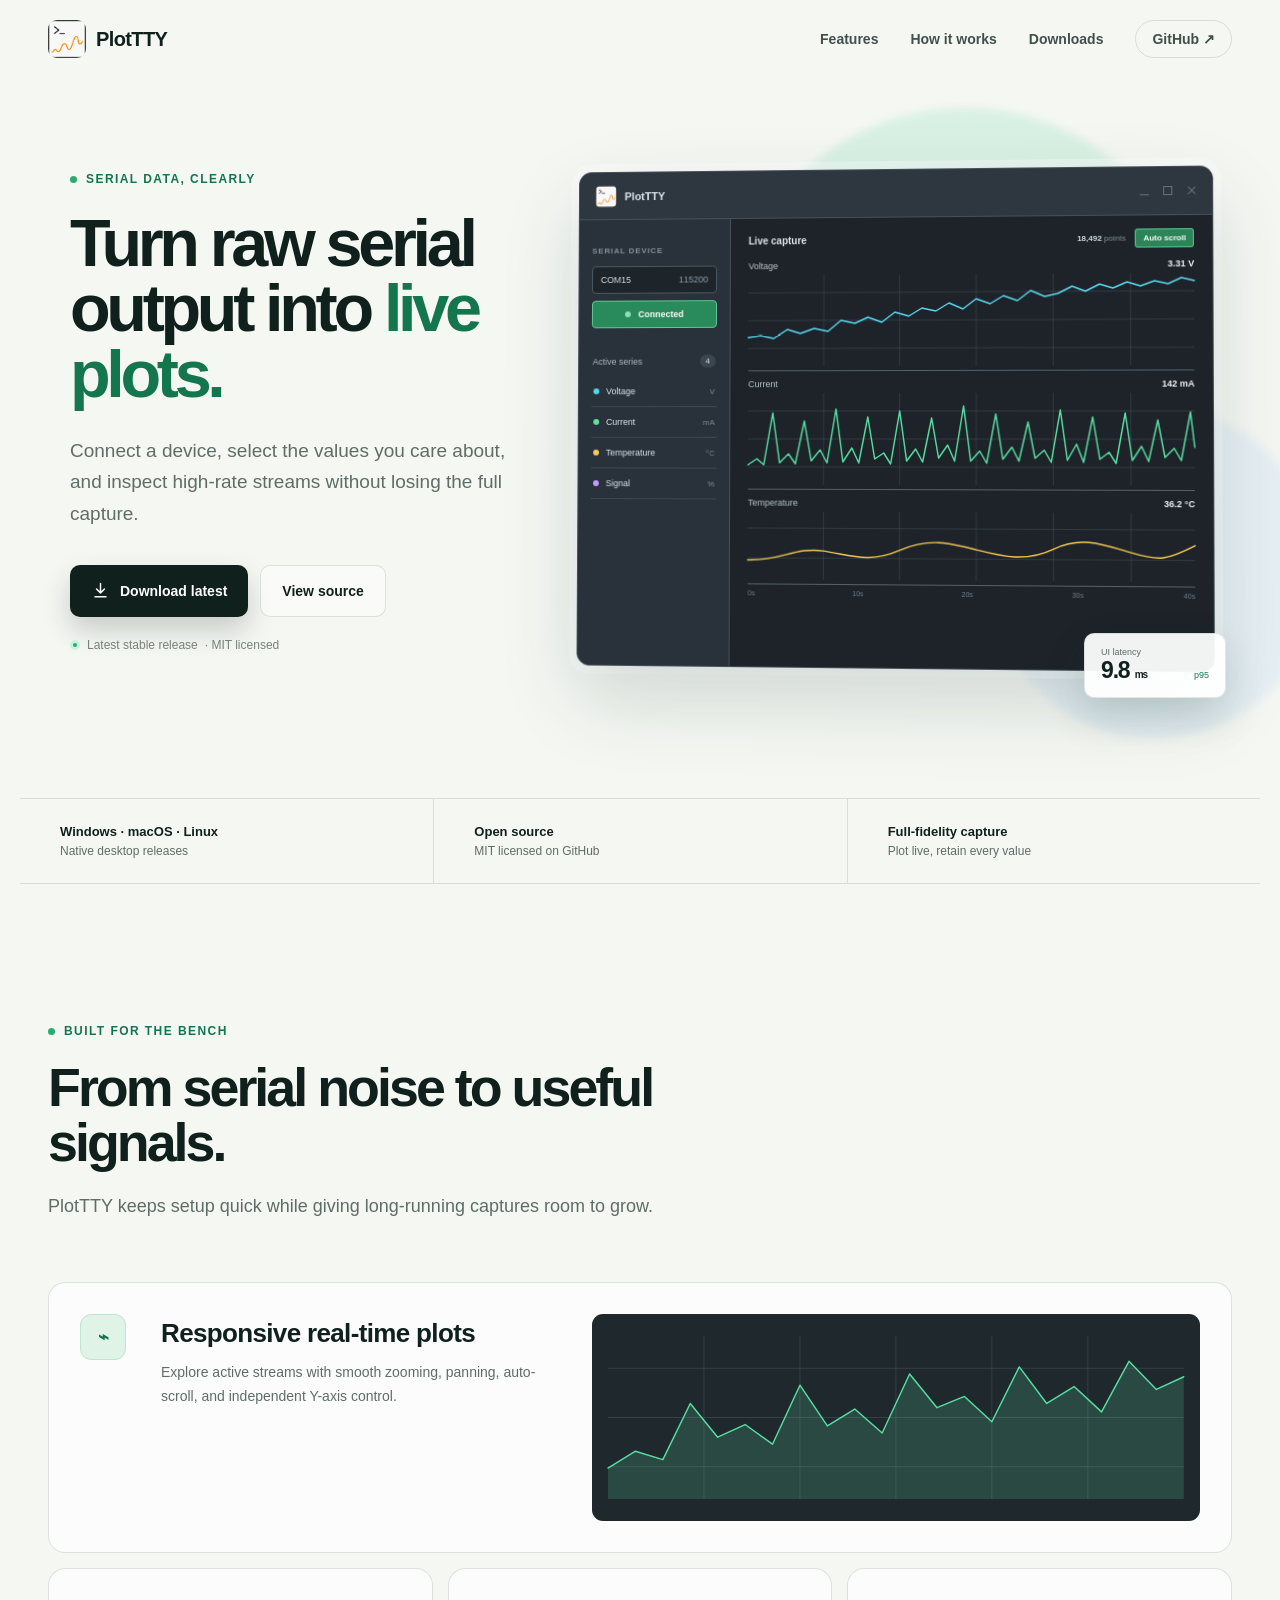
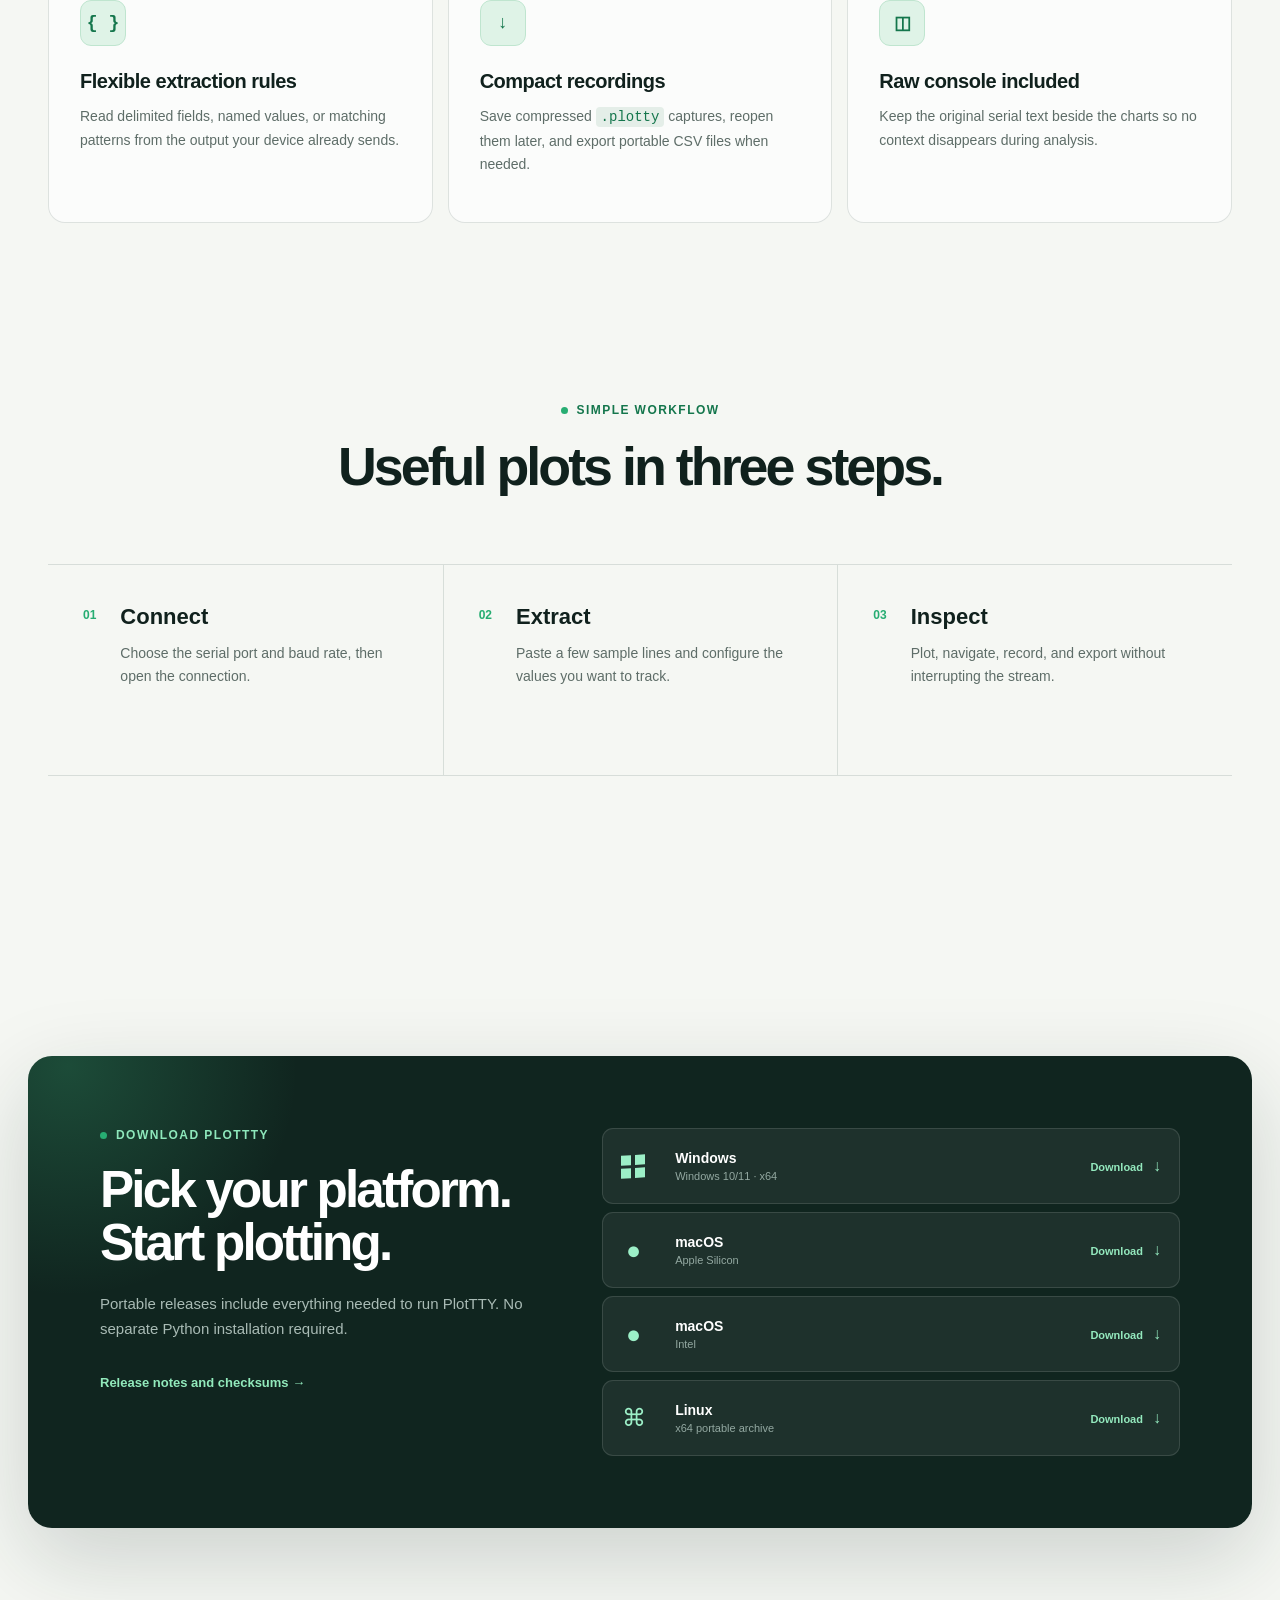
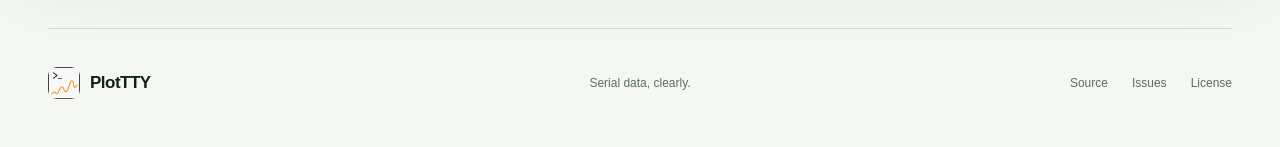
==== web/index.html @ 435d64f9 "Add initial web files for PlotTTY landing page" ====
<!doctype html>
<html lang="en">
<head>
  <meta charset="utf-8">
  <meta name="viewport" content="width=device-width, initial-scale=1">
  <meta name="description" content="PlotTTY turns live serial data into responsive, readable plots. Available for Windows, macOS, and Linux.">
  <meta name="theme-color" content="#0d1715">
  <title>PlotTTY — Real-time serial plotting</title>
  <link rel="icon" href="assets/plottty.png">
  <link rel="stylesheet" href="styles.css">
  <script src="script.js" defer></script>
</head>
<body>
  <a class="skip-link" href="#main">Skip to content</a>

  <header class="site-header">
    <a class="brand" href="#top" aria-label="PlotTTY home">
      <img src="assets/plottty.png" alt="" width="38" height="38">
      <span>PlotTTY</span>
    </a>
    <nav aria-label="Primary navigation">
      <a href="#features">Features</a>
      <a href="#workflow">How it works</a>
      <a href="#downloads">Downloads</a>
      <a class="nav-github" href="https://github.com/krupis/QT_PlotTTY">GitHub <span aria-hidden="true">↗</span></a>
    </nav>
  </header>

  <main id="main">
    <section class="hero" id="top">
      <div class="hero-glow hero-glow-one"></div>
      <div class="hero-glow hero-glow-two"></div>
      <div class="hero-copy">
        <div class="eyebrow"><span></span> Serial data, clearly</div>
        <h1>Turn raw serial output into <em>live plots.</em></h1>
        <p class="hero-lede">Connect a device, select the values you care about, and inspect high-rate streams without losing the full capture.</p>
        <div class="hero-actions">
          <a class="button button-primary" id="primary-download" href="https://github.com/krupis/QT_PlotTTY/releases/latest">
            <svg viewBox="0 0 24 24" aria-hidden="true"><path d="M12 3v12m0 0 5-5m-5 5-5-5M5 20h14"/></svg>
            <span>Download latest</span>
          </a>
          <a class="button button-secondary" href="https://github.com/krupis/QT_PlotTTY">View source</a>
        </div>
        <p class="release-note"><span class="status-dot"></span><span id="release-label">Latest stable release</span> · MIT licensed</p>
      </div>

      <div class="product-stage" aria-label="PlotTTY application preview">
        <div class="app-window">
          <div class="window-bar">
            <div class="window-mark"><img src="assets/plottty.png" alt="" width="22" height="22"><span>PlotTTY</span></div>
            <div class="window-controls"><i></i><i></i><i></i></div>
          </div>
          <div class="app-body">
            <aside class="device-panel">
              <span class="panel-label">SERIAL DEVICE</span>
              <div class="select-row"><span>COM15</span><b>115200</b></div>
              <button type="button" tabindex="-1"><span></span> Connected</button>
              <div class="rule-title"><span>Active series</span><b>4</b></div>
              <div class="rule"><i class="cyan"></i><span>Voltage</span><small>V</small></div>
              <div class="rule"><i class="green"></i><span>Current</span><small>mA</small></div>
              <div class="rule"><i class="yellow"></i><span>Temperature</span><small>°C</small></div>
              <div class="rule"><i class="purple"></i><span>Signal</span><small>%</small></div>
            </aside>
            <div class="chart-area">
              <div class="chart-toolbar"><span>Live capture</span><div><b>18,492</b> points <strong>Auto scroll</strong></div></div>
              <div class="chart-stack">
                <div class="chart-card">
                  <div class="chart-meta"><span>Voltage</span><b>3.31 V</b></div>
                  <svg viewBox="0 0 640 92" preserveAspectRatio="none" aria-hidden="true">
                    <path class="grid" d="M0 18H640M0 46H640M0 74H640M110 0V92M220 0V92M330 0V92M440 0V92M550 0V92"/>
                    <path class="line cyan-line" d="M0 63L18 61L37 64L57 55L76 59L96 54L116 57L135 46L155 49L174 43L194 48L213 38L233 42L252 34L272 37L291 29L311 35L330 25L350 30L369 22L389 27L408 17L428 23L447 20L467 13L486 18L506 11L525 15L545 9L564 13L584 8L603 11L622 5L640 8"/>
                  </svg>
                </div>
                <div class="chart-card">
                  <div class="chart-meta"><span>Current</span><b>142 mA</b></div>
                  <svg viewBox="0 0 640 92" preserveAspectRatio="none" aria-hidden="true">
                    <path class="grid" d="M0 18H640M0 46H640M0 74H640M110 0V92M220 0V92M330 0V92M440 0V92M550 0V92"/>
                    <path class="line green-line" d="M0 72L13 66L23 72L36 20L46 70L59 61L69 71L82 28L92 68L105 57L115 70L128 16L138 69L151 55L161 70L174 24L184 66L197 60L207 71L220 18L230 68L243 56L253 69L266 25L276 65L289 52L299 68L312 13L322 68L335 58L345 70L358 21L368 66L381 54L391 68L404 29L414 65L427 57L437 69L450 17L460 67L473 51L483 69L496 24L506 66L519 59L529 70L542 20L552 67L565 53L575 68L588 27L598 64L611 55L621 67L634 19L640 54"/>
                  </svg>
                </div>
                <div class="chart-card chart-card-small">
                  <div class="chart-meta"><span>Temperature</span><b>36.2 °C</b></div>
                  <svg viewBox="0 0 640 66" preserveAspectRatio="none" aria-hidden="true">
                    <path class="grid" d="M0 16H640M0 45H640M110 0V66M220 0V66M330 0V66M440 0V66M550 0V66"/>
                    <path class="line yellow-line" d="M0 47C50 48 69 34 110 38S176 50 220 37S294 30 330 36S400 48 440 35S510 30 550 38S600 45 640 31"/>
                  </svg>
                </div>
              </div>
              <div class="timeline"><span>0s</span><span>10s</span><span>20s</span><span>30s</span><span>40s</span></div>
            </div>
          </div>
        </div>
        <div class="floating-stat"><span>UI latency</span><b>9.8 <small>ms</small></b><i>p95</i></div>
      </div>
    </section>

    <section class="trust-strip" aria-label="Product highlights">
      <div><b>Windows · macOS · Linux</b><span>Native desktop releases</span></div>
      <div><b>Open source</b><span>MIT licensed on GitHub</span></div>
      <div><b>Full-fidelity capture</b><span>Plot live, retain every value</span></div>
    </section>

    <section class="section features" id="features">
      <div class="section-heading">
        <div class="eyebrow"><span></span> Built for the bench</div>
        <h2>From serial noise to useful signals.</h2>
        <p>PlotTTY keeps setup quick while giving long-running captures room to grow.</p>
      </div>
      <div class="feature-grid">
        <article class="feature-card feature-wide">
          <div class="feature-icon">⌁</div>
          <div>
            <h3>Responsive real-time plots</h3>
            <p>Explore active streams with smooth zooming, panning, auto-scroll, and independent Y-axis control.</p>
          </div>
          <div class="mini-chart" aria-hidden="true">
            <svg viewBox="0 0 420 116" preserveAspectRatio="none">
              <path class="grid" d="M0 23H420M0 58H420M0 93H420M70 0V116M140 0V116M210 0V116M280 0V116M350 0V116"/>
              <path class="area" d="M0 94L20 82L40 88L60 48L80 72L100 63L120 77L140 35L160 64L180 52L200 69L220 27L240 51L260 43L280 61L300 22L320 48L340 36L360 54L380 18L400 38L420 29V116H0Z"/>
              <path class="line green-line" d="M0 94L20 82L40 88L60 48L80 72L100 63L120 77L140 35L160 64L180 52L200 69L220 27L240 51L260 43L280 61L300 22L320 48L340 36L360 54L380 18L400 38L420 29"/>
            </svg>
          </div>
        </article>
        <article class="feature-card">
          <div class="feature-icon">{ }</div>
          <h3>Flexible extraction rules</h3>
          <p>Read delimited fields, named values, or matching patterns from the output your device already sends.</p>
        </article>
        <article class="feature-card">
          <div class="feature-icon">↓</div>
          <h3>Compact recordings</h3>
          <p>Save compressed <code>.plotty</code> captures, reopen them later, and export portable CSV files when needed.</p>
        </article>
        <article class="feature-card">
          <div class="feature-icon">◫</div>
          <h3>Raw console included</h3>
          <p>Keep the original serial text beside the charts so no context disappears during analysis.</p>
        </article>
      </div>
    </section>

    <section class="section workflow" id="workflow">
      <div class="section-heading centered">
        <div class="eyebrow"><span></span> Simple workflow</div>
        <h2>Useful plots in three steps.</h2>
      </div>
      <div class="steps">
        <article><span>01</span><div><h3>Connect</h3><p>Choose the serial port and baud rate, then open the connection.</p></div></article>
        <article><span>02</span><div><h3>Extract</h3><p>Paste a few sample lines and configure the values you want to track.</p></div></article>
        <article><span>03</span><div><h3>Inspect</h3><p>Plot, navigate, record, and export without interrupting the stream.</p></div></article>
      </div>
    </section>

    <section class="section downloads" id="downloads">
      <div class="download-panel">
        <div class="download-intro">
          <div class="eyebrow light"><span></span> Download PlotTTY</div>
          <h2>Pick your platform.<br>Start plotting.</h2>
          <p>Portable releases include everything needed to run PlotTTY. No separate Python installation required.</p>
          <a href="https://github.com/krupis/QT_PlotTTY/releases/latest">Release notes and checksums <span aria-hidden="true">→</span></a>
        </div>
        <div class="download-list">
          <a class="download-row" data-asset="windows-x64.zip" href="https://github.com/krupis/QT_PlotTTY/releases/latest">
            <span class="platform-icon windows" aria-hidden="true"><i></i><i></i><i></i><i></i></span>
            <span><b>Windows</b><small>Windows 10/11 · x64</small></span>
            <strong>Download <span>↓</span></strong>
          </a>
          <a class="download-row" data-asset="macos-arm64.zip" href="https://github.com/krupis/QT_PlotTTY/releases/latest">
            <span class="platform-icon apple" aria-hidden="true">●</span>
            <span><b>macOS</b><small>Apple Silicon</small></span>
            <strong>Download <span>↓</span></strong>
          </a>
          <a class="download-row" data-asset="macos-x64.zip" href="https://github.com/krupis/QT_PlotTTY/releases/latest">
            <span class="platform-icon apple" aria-hidden="true">●</span>
            <span><b>macOS</b><small>Intel</small></span>
            <strong>Download <span>↓</span></strong>
          </a>
          <a class="download-row" data-asset="linux-x64.tar.gz" href="https://github.com/krupis/QT_PlotTTY/releases/latest">
            <span class="platform-icon linux" aria-hidden="true">⌘</span>
            <span><b>Linux</b><small>x64 portable archive</small></span>
            <strong>Download <span>↓</span></strong>
          </a>
        </div>
      </div>
    </section>
  </main>

  <footer>
    <a class="brand" href="#top"><img src="assets/plottty.png" alt="" width="32" height="32"><span>PlotTTY</span></a>
    <p>Serial data, clearly.</p>
    <div><a href="https://github.com/krupis/QT_PlotTTY">Source</a><a href="https://github.com/krupis/QT_PlotTTY/issues">Issues</a><a href="https://github.com/krupis/QT_PlotTTY/blob/main/LICENSE">License</a></div>
  </footer>
</body>
</html>
---- web/styles.css ----
:root {
  --ink: #10211d;
  --muted: #5e6d68;
  --paper: #f5f7f3;
  --paper-deep: #e8eee8;
  --white: #fff;
  --green: #27ad72;
  --green-dark: #14764c;
  --mint: #8ee8bc;
  --line: rgba(19, 52, 43, .13);
  --app: #20272e;
  --app-panel: #2c343d;
  --app-line: #46515c;
  --shadow: 0 32px 80px rgba(15, 52, 41, .16);
}

* { box-sizing: border-box; }
html { scroll-behavior: smooth; }
body {
  margin: 0;
  background: var(--paper);
  color: var(--ink);
  font-family: "Segoe UI Variable", "Segoe UI", Inter, Arial, sans-serif;
  -webkit-font-smoothing: antialiased;
}
a { color: inherit; text-decoration: none; }
img { display: block; max-width: 100%; }
.skip-link { position: fixed; left: 16px; top: -60px; z-index: 99; padding: 10px 16px; border-radius: 8px; background: var(--white); }
.skip-link:focus { top: 16px; }

.site-header {
  align-items: center;
  display: flex;
  height: 78px;
  justify-content: space-between;
  margin: 0 auto;
  max-width: 1240px;
  padding: 0 28px;
  position: relative;
  z-index: 20;
}
.brand { align-items: center; display: inline-flex; font-size: 20px; font-weight: 760; gap: 10px; letter-spacing: -.03em; }
.brand img { border-radius: 9px; }
nav { align-items: center; display: flex; gap: 32px; }
nav a { color: #40504a; font-size: 14px; font-weight: 650; }
nav a:hover { color: var(--green-dark); }
.nav-github { border: 1px solid var(--line); border-radius: 99px; padding: 10px 16px; }

.hero {
  align-items: center;
  display: grid;
  gap: 60px;
  grid-template-columns: .82fr 1.18fr;
  margin: 0 auto;
  max-width: 1380px;
  min-height: 720px;
  overflow: hidden;
  padding: 72px 70px 112px;
  position: relative;
}
.hero-copy { max-width: 590px; position: relative; z-index: 3; }
.eyebrow { align-items: center; color: var(--green-dark); display: flex; font-size: 12px; font-weight: 800; gap: 9px; letter-spacing: .12em; text-transform: uppercase; }
.eyebrow > span { background: var(--green); border-radius: 10px; height: 7px; width: 7px; }
h1 { font-size: clamp(52px, 5.2vw, 76px); font-weight: 720; letter-spacing: -.065em; line-height: .98; margin: 25px 0 28px; }
h1 em { color: var(--green-dark); font-style: normal; }
.hero-lede { color: var(--muted); font-size: 19px; line-height: 1.65; margin: 0; max-width: 540px; }
.hero-actions { display: flex; flex-wrap: wrap; gap: 12px; margin-top: 36px; }
.button { align-items: center; border-radius: 10px; display: inline-flex; font-size: 14px; font-weight: 750; gap: 10px; justify-content: center; min-height: 52px; padding: 0 21px; transition: transform .2s, box-shadow .2s, background .2s; }
.button:hover { transform: translateY(-2px); }
.button svg { fill: none; height: 19px; stroke: currentColor; stroke-linecap: round; stroke-linejoin: round; stroke-width: 1.8; width: 19px; }
.button-primary { background: var(--ink); box-shadow: 0 13px 28px rgba(16, 33, 29, .2); color: var(--white); }
.button-primary:hover { background: #193c32; }
.button-secondary { background: rgba(255,255,255,.5); border: 1px solid var(--line); }
.release-note { align-items: center; color: #75827e; display: flex; font-size: 12px; gap: 7px; margin-top: 21px; }
.status-dot { background: var(--green); border: 3px solid #c9f1dc; border-radius: 50%; height: 10px; width: 10px; }
.hero-glow { border-radius: 50%; filter: blur(4px); pointer-events: none; position: absolute; }
.hero-glow-one { background: rgba(71, 213, 147, .16); height: 470px; right: 80px; top: 30px; width: 470px; }
.hero-glow-two { background: rgba(112, 178, 255, .11); bottom: 60px; height: 330px; right: -40px; width: 330px; }

.product-stage { perspective: 1200px; position: relative; z-index: 2; }
.app-window { background: #171d22; border: 1px solid #46515a; border-radius: 13px; box-shadow: var(--shadow), 0 0 0 8px rgba(255,255,255,.35); color: #dde6ed; overflow: hidden; transform: rotateY(-3deg) rotateX(1deg); }
.window-bar { align-items: center; background: #2e3740; border-bottom: 1px solid #46515a; display: flex; height: 48px; justify-content: space-between; padding: 0 16px; }
.window-mark { align-items: center; display: flex; font-size: 11px; font-weight: 700; gap: 8px; }
.window-mark img { border-radius: 5px; }
.window-controls { display: flex; gap: 14px; }
.window-controls i { border: 1px solid #82909b; height: 9px; opacity: .65; width: 9px; }
.window-controls i:first-child { border-width: 0 0 1px; }
.window-controls i:last-child { border: 0; position: relative; }
.window-controls i:last-child::before, .window-controls i:last-child::after { background: #82909b; content: ""; height: 1px; left: 0; position: absolute; top: 4px; width: 10px; }
.window-controls i:last-child::before { transform: rotate(45deg); }
.window-controls i:last-child::after { transform: rotate(-45deg); }
.app-body { display: grid; grid-template-columns: 155px 1fr; min-height: 450px; }
.device-panel { background: #29323a; border-right: 1px solid #46515a; padding: 20px 13px; }
.panel-label { color: #82919c; font-size: 8px; font-weight: 800; letter-spacing: .11em; }
.select-row { background: #1d242a; border: 1px solid #4c5963; border-radius: 4px; display: flex; font-size: 9px; justify-content: space-between; margin-top: 9px; padding: 8px; }
.select-row b { color: #93a1ab; font-weight: 500; }
.device-panel button { background: #298b5b; border: 1px solid #61c993; border-radius: 4px; color: white; font: inherit; font-size: 9px; font-weight: 700; margin-top: 7px; padding: 8px; width: 100%; }
.device-panel button span { background: #87e2b0; border-radius: 50%; display: inline-block; height: 6px; margin-right: 5px; width: 6px; }
.rule-title { align-items: center; color: #aeb9c1; display: flex; font-size: 9px; justify-content: space-between; margin: 27px 1px 9px; }
.rule-title b { background: #3a454e; border-radius: 8px; font-size: 8px; padding: 2px 6px; }
.rule { align-items: center; border-bottom: 1px solid #3d4851; display: grid; font-size: 9px; gap: 7px; grid-template-columns: 6px 1fr auto; padding: 10px 2px; }
.rule i { border-radius: 50%; height: 6px; width: 6px; }
.rule small { color: #7f8d97; font-size: 8px; }
.cyan { background: #51d7ef; }.green { background: #5fe09c; }.yellow { background: #f7c958; }.purple { background: #c29afb; }
.chart-area { background: #1d2329; min-width: 0; padding: 17px 18px 9px; }
.chart-toolbar { align-items: center; color: #dfe7ed; display: flex; font-size: 10px; justify-content: space-between; margin-bottom: 15px; }
.chart-toolbar > span { font-weight: 700; }
.chart-toolbar div { color: #84919b; font-size: 8px; }
.chart-toolbar b { color: #cbd6dd; }
.chart-toolbar strong { background: #2c8559; border: 1px solid #5bc38d; border-radius: 3px; color: white; margin-left: 7px; padding: 4px 7px; }
.chart-stack { display: grid; gap: 8px; }
.chart-card { border-bottom: 1px solid #53606a; height: 111px; position: relative; }
.chart-card-small { height: 87px; }
.chart-meta { align-items: center; display: flex; font-size: 9px; justify-content: space-between; position: relative; z-index: 2; }
.chart-meta span { color: #bac5cd; }.chart-meta b { color: #eef4f7; font-size: 9px; font-weight: 600; }
.chart-card svg { bottom: 4px; height: calc(100% - 18px); left: 0; overflow: visible; position: absolute; width: 100%; }
.grid { fill: none; stroke: #45505a; stroke-width: .6; }
.line { fill: none; stroke-linecap: round; stroke-linejoin: round; stroke-width: 1.45; vector-effect: non-scaling-stroke; }
.cyan-line { stroke: #58d7ef; }.green-line { stroke: #58dda0; }.yellow-line { stroke: #f2c652; }
.timeline { color: #6f7e89; display: flex; font-size: 7px; justify-content: space-between; padding-top: 5px; }
.floating-stat { align-items: end; background: rgba(255,255,255,.94); border: 1px solid rgba(20,72,54,.12); border-radius: 10px; bottom: -30px; box-shadow: 0 18px 40px rgba(17,55,43,.16); color: var(--ink); display: grid; grid-template-columns: auto auto; padding: 13px 16px; position: absolute; right: -16px; width: 142px; }
.floating-stat span { color: var(--muted); font-size: 9px; grid-column: 1/-1; }.floating-stat b { font-size: 23px; letter-spacing: -.05em; }.floating-stat b small { font-size: 10px; }.floating-stat i { color: var(--green-dark); font-size: 9px; font-style: normal; padding-bottom: 4px; text-align: right; }

.trust-strip { border-bottom: 1px solid var(--line); border-top: 1px solid var(--line); display: grid; grid-template-columns: repeat(3, 1fr); margin: 0 auto; max-width: 1240px; }
.trust-strip div { display: flex; flex-direction: column; gap: 5px; padding: 25px 40px; }
.trust-strip div + div { border-left: 1px solid var(--line); }
.trust-strip b { font-size: 13px; }.trust-strip span { color: var(--muted); font-size: 12px; }

.section { margin: 0 auto; max-width: 1240px; padding: 140px 28px; }
.section-heading { max-width: 660px; }
.section-heading h2, .download-intro h2 { font-size: clamp(40px, 4.2vw, 60px); letter-spacing: -.055em; line-height: 1.02; margin: 22px 0; }
.section-heading > p { color: var(--muted); font-size: 18px; line-height: 1.6; }
.section-heading.centered { margin: 0 auto 70px; text-align: center; }
.section-heading.centered .eyebrow { justify-content: center; }
.feature-grid { display: grid; gap: 15px; grid-template-columns: repeat(3, 1fr); margin-top: 62px; }
.feature-card { background: rgba(255,255,255,.62); border: 1px solid var(--line); border-radius: 17px; min-height: 255px; overflow: hidden; padding: 31px; position: relative; }
.feature-wide { align-items: flex-start; display: grid; gap: 26px; grid-column: span 3; grid-template-columns: 55px .8fr 1.2fr; min-height: 270px; }
.feature-icon { align-items: center; background: #dff3e7; border: 1px solid #bfe5cf; border-radius: 11px; color: var(--green-dark); display: flex; font-family: Consolas, monospace; font-size: 18px; font-weight: 700; height: 46px; justify-content: center; width: 46px; }
.feature-card h3 { font-size: 20px; letter-spacing: -.025em; margin: 24px 0 12px; }.feature-wide h3 { font-size: 26px; margin-top: 4px; }
.feature-card p { color: var(--muted); font-size: 14px; line-height: 1.65; margin: 0; }
.feature-card code { background: #e4eee8; border-radius: 4px; color: var(--green-dark); padding: 2px 5px; }
.mini-chart { align-self: stretch; background: #1f282d; border-radius: 11px; overflow: hidden; padding: 22px 16px; }
.mini-chart svg { height: 100%; overflow: visible; width: 100%; }.mini-chart .grid { opacity: .7; }.mini-chart .area { fill: rgba(88, 221, 160, .18); }

.workflow { padding-top: 40px; }
.steps { border-bottom: 1px solid var(--line); border-top: 1px solid var(--line); display: grid; grid-template-columns: repeat(3, 1fr); }
.steps article { display: flex; gap: 24px; min-height: 210px; padding: 43px 35px; }
.steps article + article { border-left: 1px solid var(--line); }
.steps article > span { color: var(--green); font-size: 12px; font-weight: 800; }
.steps h3 { font-size: 22px; margin: -4px 0 12px; }.steps p { color: var(--muted); font-size: 14px; line-height: 1.65; margin: 0; }

.downloads { max-width: 1300px; padding-bottom: 100px; }
.download-panel { background: #10251f; border-radius: 24px; box-shadow: 0 30px 90px rgba(16,37,31,.18); color: white; display: grid; gap: 75px; grid-template-columns: .85fr 1.15fr; overflow: hidden; padding: 72px; position: relative; }
.download-panel::before { background: radial-gradient(circle, rgba(72,212,146,.22), transparent 65%); content: ""; height: 500px; left: -210px; position: absolute; top: -240px; width: 500px; }
.download-intro { position: relative; z-index: 1; }.eyebrow.light { color: #8ee8bc; }
.download-intro h2 { font-size: clamp(38px, 4vw, 55px); }.download-intro p { color: #a9bbb5; font-size: 15px; line-height: 1.7; }
.download-intro > a { color: #92eabc; display: inline-block; font-size: 13px; font-weight: 700; margin-top: 18px; }
.download-list { display: grid; gap: 8px; }
.download-row { align-items: center; background: rgba(255,255,255,.06); border: 1px solid rgba(255,255,255,.12); border-radius: 11px; display: grid; gap: 14px; grid-template-columns: 40px 1fr auto; min-height: 76px; padding: 12px 18px; transition: background .2s, border-color .2s, transform .2s; }
.download-row:hover { background: rgba(255,255,255,.11); border-color: rgba(143,231,188,.5); transform: translateX(3px); }
.download-row > span:nth-child(2) { display: flex; flex-direction: column; gap: 4px; }.download-row b { font-size: 14px; }.download-row small { color: #93a8a1; font-size: 11px; }
.download-row strong { color: #94e9be; font-size: 11px; }.download-row strong span { font-size: 16px; margin-left: 7px; }
.platform-icon { align-items: center; color: #9cefc7; display: flex; height: 25px; justify-content: center; width: 25px; }
.windows { display: grid; gap: 2px; grid-template-columns: 1fr 1fr; transform: skewY(-4deg); }.windows i { background: currentColor; height: 10px; width: 10px; }
.apple { font-size: 25px; }.linux { font-size: 24px; }

footer { align-items: center; border-top: 1px solid var(--line); display: grid; grid-template-columns: 1fr auto 1fr; margin: 0 auto; max-width: 1184px; padding: 35px 0 45px; }
footer .brand { font-size: 17px; }footer p { color: var(--muted); font-size: 12px; }footer > div { display: flex; gap: 24px; justify-content: flex-end; }footer > div a { color: var(--muted); font-size: 12px; }footer > div a:hover { color: var(--green-dark); }

:focus-visible { outline: 3px solid rgba(39,173,114,.42); outline-offset: 3px; }

@media (max-width: 1050px) {
  .hero { gap: 70px; grid-template-columns: 1fr; padding-top: 65px; }
  .hero-copy { margin: 0 auto; max-width: 750px; text-align: center; }.hero-lede { margin-inline: auto; }.hero-actions, .release-note { justify-content: center; }
  .product-stage { margin: 0 auto; max-width: 800px; width: 100%; }.app-window { transform: none; }
  .download-panel { gap: 45px; padding: 55px; }
}

@media (max-width: 780px) {
  .site-header { height: auto; padding-block: 18px; }.site-header nav { gap: 18px; }.site-header nav a:not(.nav-github) { display: none; }
  .hero { padding: 60px 20px 90px; }.app-body { grid-template-columns: 1fr; }.device-panel { display: none; }
  .trust-strip { grid-template-columns: 1fr; margin-inline: 20px; }.trust-strip div + div { border-left: 0; border-top: 1px solid var(--line); }
  .section { padding: 100px 20px; }.feature-grid { grid-template-columns: 1fr; }.feature-wide { display: block; grid-column: auto; }.feature-wide .mini-chart { height: 180px; margin-top: 28px; }
  .steps { grid-template-columns: 1fr; }.steps article + article { border-left: 0; border-top: 1px solid var(--line); }.steps article { min-height: auto; }
  .download-panel { grid-template-columns: 1fr; padding: 42px 25px; }.downloads { padding-inline: 12px; }
  footer { gap: 23px; grid-template-columns: 1fr; margin-inline: 20px; text-align: center; }footer .brand, footer > div { justify-content: center; }
}

@media (max-width: 480px) {
  h1 { font-size: 48px; }.hero-lede { font-size: 16px; }.button { width: 100%; }
  .app-window { border-radius: 8px; }.chart-area { padding-inline: 11px; }.floating-stat { display: none; }
  .trust-strip div { padding-inline: 25px; }.feature-card { padding: 25px; }.download-row { grid-template-columns: 35px 1fr; }.download-row strong { display: none; }
}

@media (prefers-reduced-motion: reduce) {
  html { scroll-behavior: auto; }
  *, *::before, *::after { transition-duration: .01ms !important; }
}
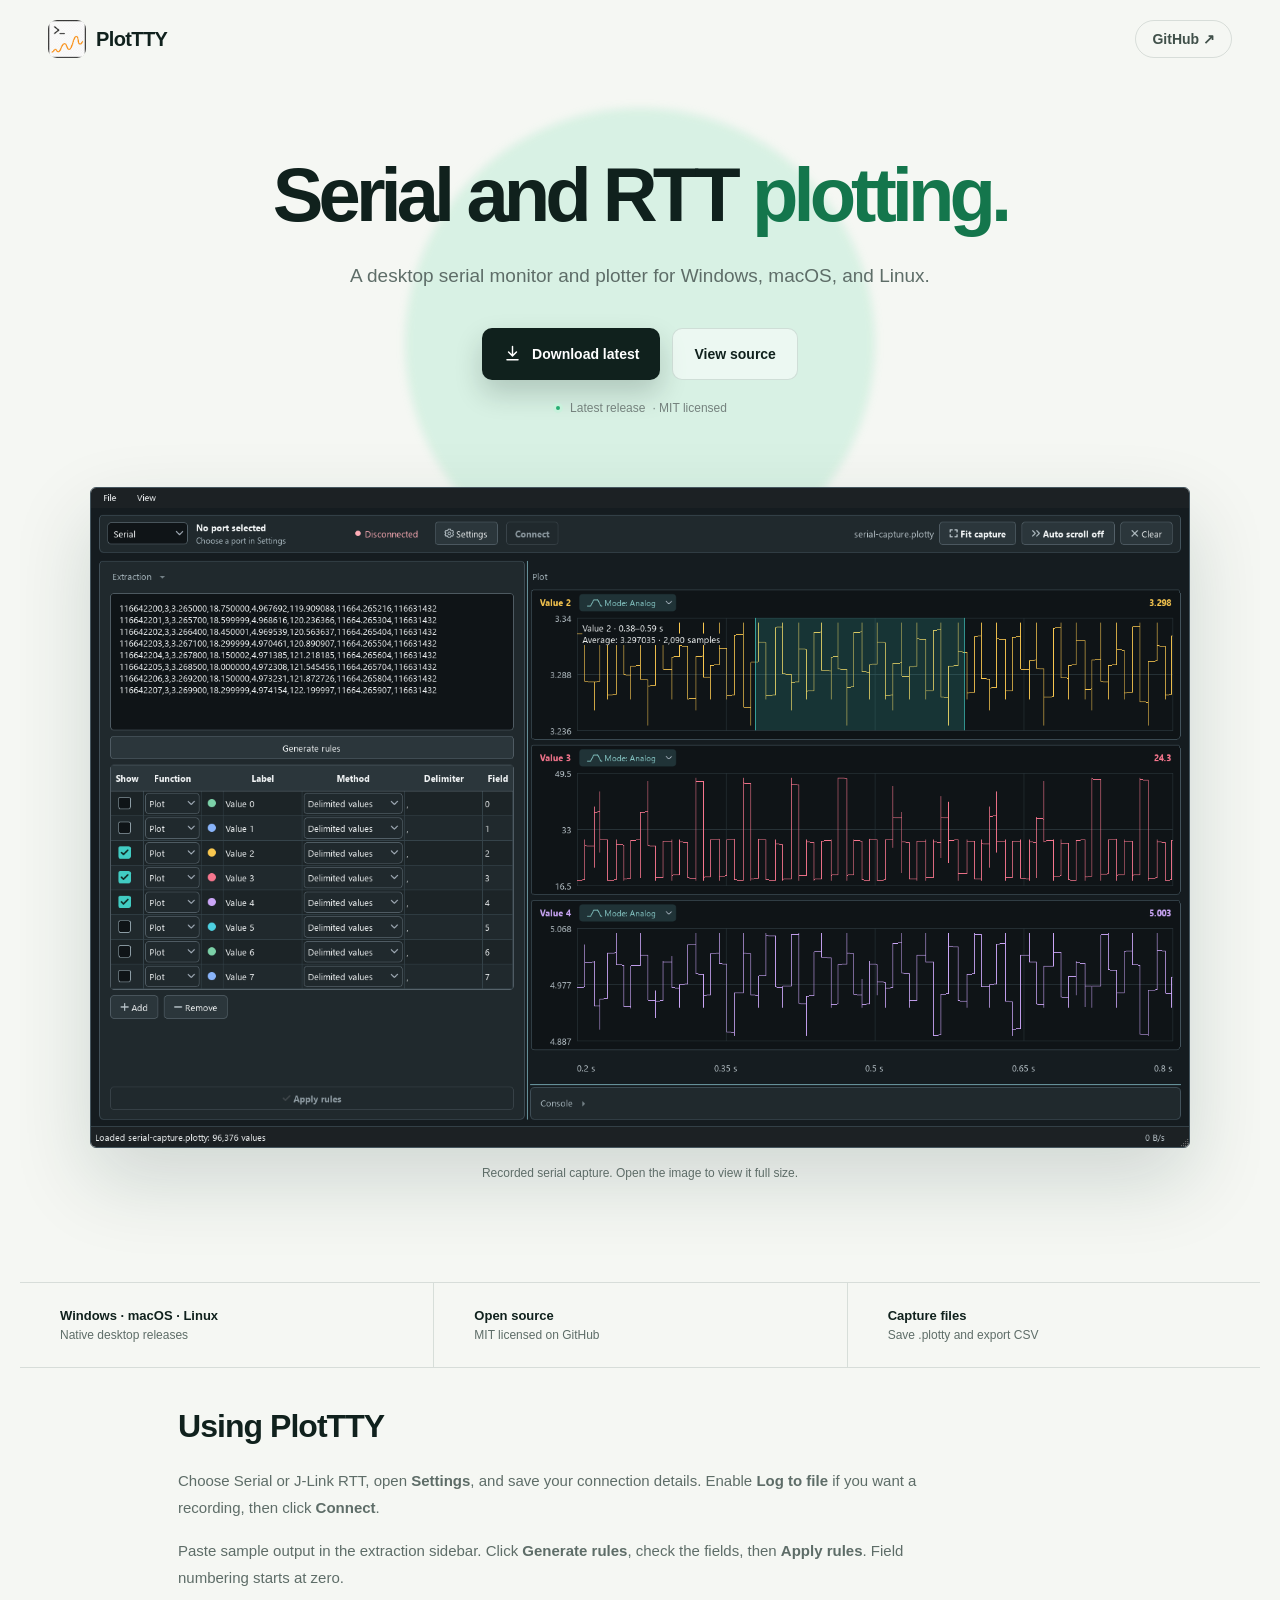
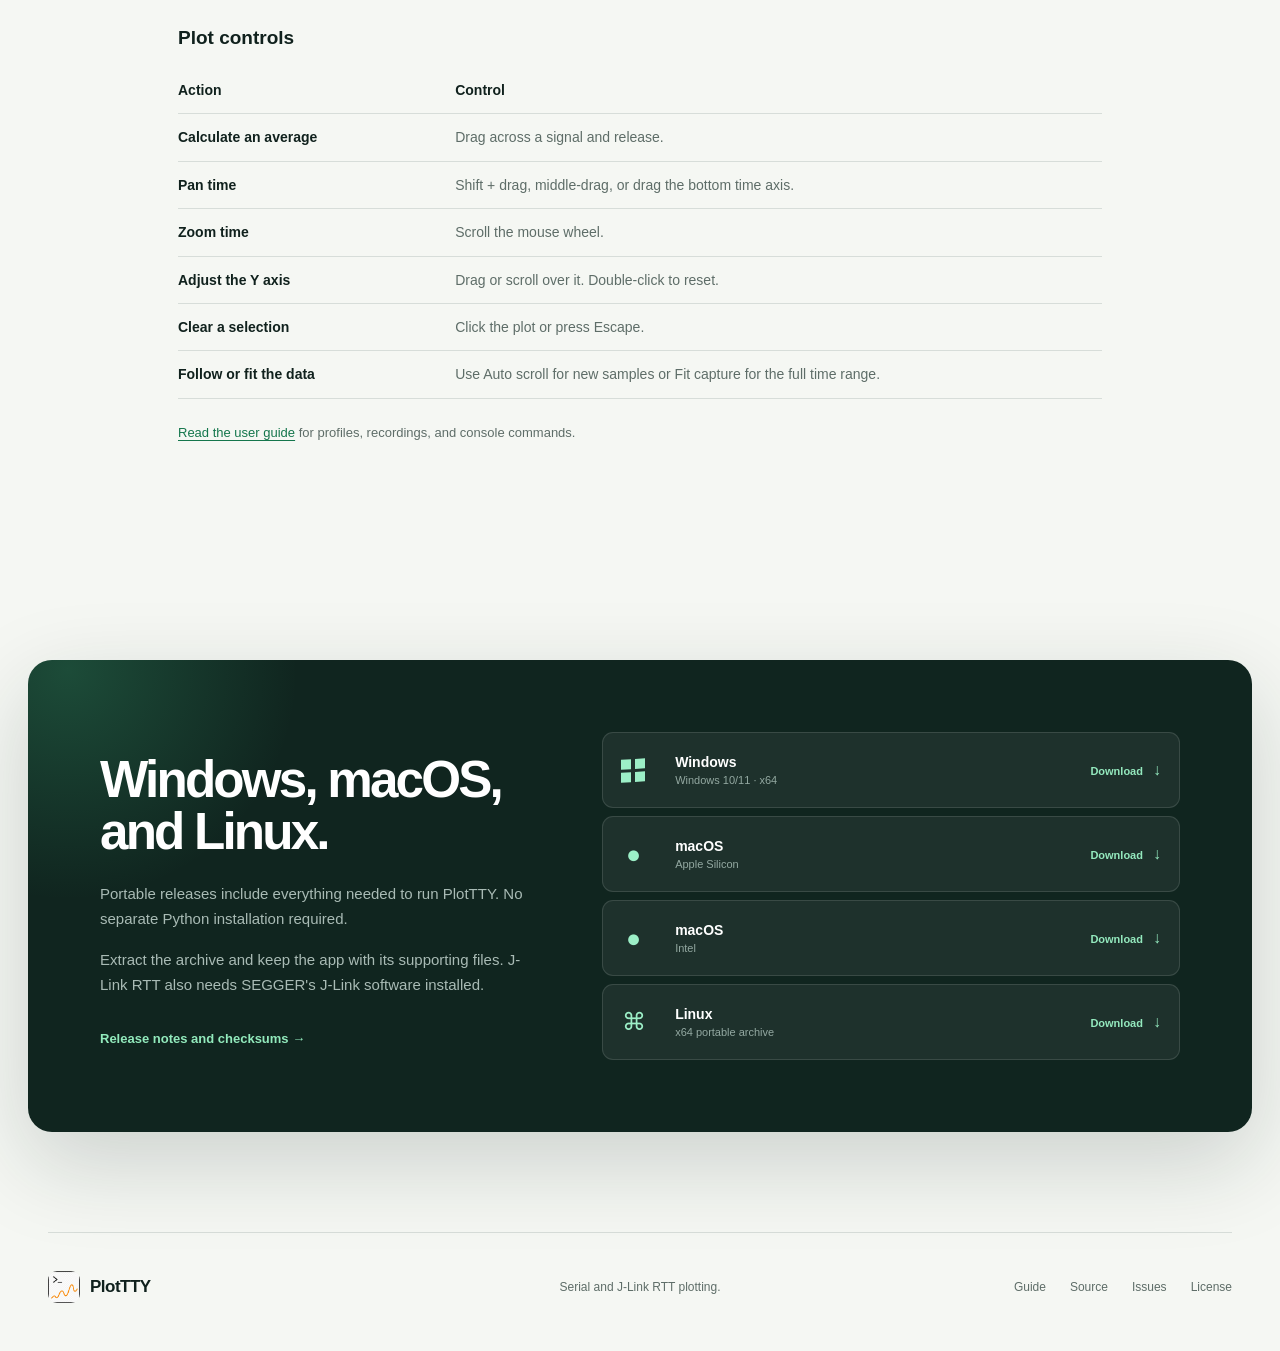
==== commit 3240c0c8: "Refactor code structure for improved readability and maintainability" ====
--- a/web/index.html
+++ b/web/index.html
@@ -3,9 +3,9 @@
 <head>
   <meta charset="utf-8">
   <meta name="viewport" content="width=device-width, initial-scale=1">
-  <meta name="description" content="PlotTTY turns live serial data into responsive, readable plots. Available for Windows, macOS, and Linux.">
+  <meta name="description" content="Plot Serial and J-Link RTT data, measure selected ranges, and record captures with PlotTTY. Open source for Windows, macOS, and Linux.">
   <meta name="theme-color" content="#0d1715">
-  <title>PlotTTY — Real-time serial plotting</title>
+  <title>PlotTTY — Serial and J-Link RTT plotting</title>
   <link rel="icon" href="assets/plottty.png">
   <link rel="stylesheet" href="styles.css">
   <script src="script.js" defer></script>
@@ -19,9 +19,6 @@
       <span>PlotTTY</span>
     </a>
     <nav aria-label="Primary navigation">
-      <a href="#features">Features</a>
-      <a href="#workflow">How it works</a>
-      <a href="#downloads">Downloads</a>
       <a class="nav-github" href="https://github.com/krupis/QT_PlotTTY">GitHub <span aria-hidden="true">↗</span></a>
     </nav>
   </header>
@@ -29,11 +26,9 @@
   <main id="main">
     <section class="hero" id="top">
       <div class="hero-glow hero-glow-one"></div>
-      <div class="hero-glow hero-glow-two"></div>
       <div class="hero-copy">
-        <div class="eyebrow"><span></span> Serial data, clearly</div>
-        <h1>Turn raw serial output into <em>live plots.</em></h1>
-        <p class="hero-lede">Connect a device, select the values you care about, and inspect high-rate streams without losing the full capture.</p>
+        <h1>Serial and RTT <em>plotting.</em></h1>
+        <p class="hero-lede">A desktop serial monitor and plotter for Windows, macOS, and Linux.</p>
         <div class="hero-actions">
           <a class="button button-primary" id="primary-download" href="https://github.com/krupis/QT_PlotTTY/releases/latest">
             <svg viewBox="0 0 24 24" aria-hidden="true"><path d="M12 3v12m0 0 5-5m-5 5-5-5M5 20h14"/></svg>
@@ -41,122 +36,48 @@
           </a>
           <a class="button button-secondary" href="https://github.com/krupis/QT_PlotTTY">View source</a>
         </div>
-        <p class="release-note"><span class="status-dot"></span><span id="release-label">Latest stable release</span> · MIT licensed</p>
+        <p class="release-note"><span class="status-dot"></span><span id="release-label">Latest release</span> · MIT licensed</p>
       </div>
 
-      <div class="product-stage" aria-label="PlotTTY application preview">
-        <div class="app-window">
-          <div class="window-bar">
-            <div class="window-mark"><img src="assets/plottty.png" alt="" width="22" height="22"><span>PlotTTY</span></div>
-            <div class="window-controls"><i></i><i></i><i></i></div>
-          </div>
-          <div class="app-body">
-            <aside class="device-panel">
-              <span class="panel-label">SERIAL DEVICE</span>
-              <div class="select-row"><span>COM15</span><b>115200</b></div>
-              <button type="button" tabindex="-1"><span></span> Connected</button>
-              <div class="rule-title"><span>Active series</span><b>4</b></div>
-              <div class="rule"><i class="cyan"></i><span>Voltage</span><small>V</small></div>
-              <div class="rule"><i class="green"></i><span>Current</span><small>mA</small></div>
-              <div class="rule"><i class="yellow"></i><span>Temperature</span><small>°C</small></div>
-              <div class="rule"><i class="purple"></i><span>Signal</span><small>%</small></div>
-            </aside>
-            <div class="chart-area">
-              <div class="chart-toolbar"><span>Live capture</span><div><b>18,492</b> points <strong>Auto scroll</strong></div></div>
-              <div class="chart-stack">
-                <div class="chart-card">
-                  <div class="chart-meta"><span>Voltage</span><b>3.31 V</b></div>
-                  <svg viewBox="0 0 640 92" preserveAspectRatio="none" aria-hidden="true">
-                    <path class="grid" d="M0 18H640M0 46H640M0 74H640M110 0V92M220 0V92M330 0V92M440 0V92M550 0V92"/>
-                    <path class="line cyan-line" d="M0 63L18 61L37 64L57 55L76 59L96 54L116 57L135 46L155 49L174 43L194 48L213 38L233 42L252 34L272 37L291 29L311 35L330 25L350 30L369 22L389 27L408 17L428 23L447 20L467 13L486 18L506 11L525 15L545 9L564 13L584 8L603 11L622 5L640 8"/>
-                  </svg>
-                </div>
-                <div class="chart-card">
-                  <div class="chart-meta"><span>Current</span><b>142 mA</b></div>
-                  <svg viewBox="0 0 640 92" preserveAspectRatio="none" aria-hidden="true">
-                    <path class="grid" d="M0 18H640M0 46H640M0 74H640M110 0V92M220 0V92M330 0V92M440 0V92M550 0V92"/>
-                    <path class="line green-line" d="M0 72L13 66L23 72L36 20L46 70L59 61L69 71L82 28L92 68L105 57L115 70L128 16L138 69L151 55L161 70L174 24L184 66L197 60L207 71L220 18L230 68L243 56L253 69L266 25L276 65L289 52L299 68L312 13L322 68L335 58L345 70L358 21L368 66L381 54L391 68L404 29L414 65L427 57L437 69L450 17L460 67L473 51L483 69L496 24L506 66L519 59L529 70L542 20L552 67L565 53L575 68L588 27L598 64L611 55L621 67L634 19L640 54"/>
-                  </svg>
-                </div>
-                <div class="chart-card chart-card-small">
-                  <div class="chart-meta"><span>Temperature</span><b>36.2 °C</b></div>
-                  <svg viewBox="0 0 640 66" preserveAspectRatio="none" aria-hidden="true">
-                    <path class="grid" d="M0 16H640M0 45H640M110 0V66M220 0V66M330 0V66M440 0V66M550 0V66"/>
-                    <path class="line yellow-line" d="M0 47C50 48 69 34 110 38S176 50 220 37S294 30 330 36S400 48 440 35S510 30 550 38S600 45 640 31"/>
-                  </svg>
-                </div>
-              </div>
-              <div class="timeline"><span>0s</span><span>10s</span><span>20s</span><span>30s</span><span>40s</span></div>
-            </div>
-          </div>
-        </div>
-        <div class="floating-stat"><span>UI latency</span><b>9.8 <small>ms</small></b><i>p95</i></div>
-      </div>
+      <figure class="product-stage">
+        <a href="assets/plottty-capture.png" target="_blank" rel="noopener" aria-label="Open the PlotTTY screenshot at full size">
+          <img src="assets/plottty-capture.png" width="1600" height="960" alt="PlotTTY displaying a recorded serial capture with extraction rules, three plotted signals, and a selected range showing its average." fetchpriority="high">
+        </a>
+        <figcaption>Recorded serial capture. Open the image to view it full size.</figcaption>
+      </figure>
     </section>
 
     <section class="trust-strip" aria-label="Product highlights">
       <div><b>Windows · macOS · Linux</b><span>Native desktop releases</span></div>
       <div><b>Open source</b><span>MIT licensed on GitHub</span></div>
-      <div><b>Full-fidelity capture</b><span>Plot live, retain every value</span></div>
+      <div><b>Capture files</b><span>Save .plotty and export CSV</span></div>
     </section>
 
-    <section class="section features" id="features">
-      <div class="section-heading">
-        <div class="eyebrow"><span></span> Built for the bench</div>
-        <h2>From serial noise to useful signals.</h2>
-        <p>PlotTTY keeps setup quick while giving long-running captures room to grow.</p>
-      </div>
-      <div class="feature-grid">
-        <article class="feature-card feature-wide">
-          <div class="feature-icon">⌁</div>
-          <div>
-            <h3>Responsive real-time plots</h3>
-            <p>Explore active streams with smooth zooming, panning, auto-scroll, and independent Y-axis control.</p>
-          </div>
-          <div class="mini-chart" aria-hidden="true">
-            <svg viewBox="0 0 420 116" preserveAspectRatio="none">
-              <path class="grid" d="M0 23H420M0 58H420M0 93H420M70 0V116M140 0V116M210 0V116M280 0V116M350 0V116"/>
-              <path class="area" d="M0 94L20 82L40 88L60 48L80 72L100 63L120 77L140 35L160 64L180 52L200 69L220 27L240 51L260 43L280 61L300 22L320 48L340 36L360 54L380 18L400 38L420 29V116H0Z"/>
-              <path class="line green-line" d="M0 94L20 82L40 88L60 48L80 72L100 63L120 77L140 35L160 64L180 52L200 69L220 27L240 51L260 43L280 61L300 22L320 48L340 36L360 54L380 18L400 38L420 29"/>
-            </svg>
-          </div>
-        </article>
-        <article class="feature-card">
-          <div class="feature-icon">{ }</div>
-          <h3>Flexible extraction rules</h3>
-          <p>Read delimited fields, named values, or matching patterns from the output your device already sends.</p>
-        </article>
-        <article class="feature-card">
-          <div class="feature-icon">↓</div>
-          <h3>Compact recordings</h3>
-          <p>Save compressed <code>.plotty</code> captures, reopen them later, and export portable CSV files when needed.</p>
-        </article>
-        <article class="feature-card">
-          <div class="feature-icon">◫</div>
-          <h3>Raw console included</h3>
-          <p>Keep the original serial text beside the charts so no context disappears during analysis.</p>
-        </article>
-      </div>
-    </section>
-
-    <section class="section workflow" id="workflow">
-      <div class="section-heading centered">
-        <div class="eyebrow"><span></span> Simple workflow</div>
-        <h2>Useful plots in three steps.</h2>
-      </div>
-      <div class="steps">
-        <article><span>01</span><div><h3>Connect</h3><p>Choose the serial port and baud rate, then open the connection.</p></div></article>
-        <article><span>02</span><div><h3>Extract</h3><p>Paste a few sample lines and configure the values you want to track.</p></div></article>
-        <article><span>03</span><div><h3>Inspect</h3><p>Plot, navigate, record, and export without interrupting the stream.</p></div></article>
-      </div>
+    <section class="section usage" id="usage">
+      <h2>Using PlotTTY</h2>
+      <p>Choose Serial or J-Link RTT, open <strong>Settings</strong>, and save your connection details. Enable <strong>Log to file</strong> if you want a recording, then click <strong>Connect</strong>.</p>
+      <p>Paste sample output in the extraction sidebar. Click <strong>Generate rules</strong>, check the fields, then <strong>Apply rules</strong>. Field numbering starts at zero.</p>
+      <table>
+        <caption>Plot controls</caption>
+        <thead><tr><th scope="col">Action</th><th scope="col">Control</th></tr></thead>
+        <tbody>
+          <tr><th scope="row">Calculate an average</th><td>Drag across a signal and release.</td></tr>
+          <tr><th scope="row">Pan time</th><td>Shift + drag, middle-drag, or drag the bottom time axis.</td></tr>
+          <tr><th scope="row">Zoom time</th><td>Scroll the mouse wheel.</td></tr>
+          <tr><th scope="row">Adjust the Y axis</th><td>Drag or scroll over it. Double-click to reset.</td></tr>
+          <tr><th scope="row">Clear a selection</th><td>Click the plot or press Escape.</td></tr>
+          <tr><th scope="row">Follow or fit the data</th><td>Use Auto scroll for new samples or Fit capture for the full time range.</td></tr>
+        </tbody>
+      </table>
+      <p class="guide-link"><a href="https://github.com/krupis/QT_PlotTTY#readme">Read the user guide</a> for profiles, recordings, and console commands.</p>
     </section>
 
     <section class="section downloads" id="downloads">
       <div class="download-panel">
         <div class="download-intro">
-          <div class="eyebrow light"><span></span> Download PlotTTY</div>
-          <h2>Pick your platform.<br>Start plotting.</h2>
+          <h2>Windows, macOS,<br>and Linux.</h2>
           <p>Portable releases include everything needed to run PlotTTY. No separate Python installation required.</p>
+          <p>Extract the archive and keep the app with its supporting files. J-Link RTT also needs SEGGER's J-Link software installed.</p>
           <a href="https://github.com/krupis/QT_PlotTTY/releases/latest">Release notes and checksums <span aria-hidden="true">→</span></a>
         </div>
         <div class="download-list">
@@ -187,8 +108,8 @@
 
   <footer>
     <a class="brand" href="#top"><img src="assets/plottty.png" alt="" width="32" height="32"><span>PlotTTY</span></a>
-    <p>Serial data, clearly.</p>
-    <div><a href="https://github.com/krupis/QT_PlotTTY">Source</a><a href="https://github.com/krupis/QT_PlotTTY/issues">Issues</a><a href="https://github.com/krupis/QT_PlotTTY/blob/main/LICENSE">License</a></div>
+    <p>Serial and J-Link RTT plotting.</p>
+    <div><a href="https://github.com/krupis/QT_PlotTTY#readme">Guide</a><a href="https://github.com/krupis/QT_PlotTTY">Source</a><a href="https://github.com/krupis/QT_PlotTTY/issues">Issues</a><a href="https://github.com/krupis/QT_PlotTTY/blob/main/LICENSE">License</a></div>
   </footer>
 </body>
 </html>
--- a/web/styles.css
+++ b/web/styles.css
@@ -8,9 +8,6 @@
   --green-dark: #14764c;
   --mint: #8ee8bc;
   --line: rgba(19, 52, 43, .13);
-  --app: #20272e;
-  --app-panel: #2c343d;
-  --app-line: #46515c;
   --shadow: 0 32px 80px rgba(15, 52, 41, .16);
 }
 
@@ -50,76 +47,33 @@
   align-items: center;
   display: grid;
   gap: 60px;
-  grid-template-columns: .82fr 1.18fr;
+  grid-template-columns: minmax(0, 1fr);
   margin: 0 auto;
-  max-width: 1380px;
-  min-height: 720px;
+  max-width: 1240px;
   overflow: hidden;
-  padding: 72px 70px 112px;
+  padding: 80px 28px 100px;
   position: relative;
 }
-.hero-copy { max-width: 590px; position: relative; z-index: 3; }
-.eyebrow { align-items: center; color: var(--green-dark); display: flex; font-size: 12px; font-weight: 800; gap: 9px; letter-spacing: .12em; text-transform: uppercase; }
-.eyebrow > span { background: var(--green); border-radius: 10px; height: 7px; width: 7px; }
-h1 { font-size: clamp(52px, 5.2vw, 76px); font-weight: 720; letter-spacing: -.065em; line-height: .98; margin: 25px 0 28px; }
+.hero-copy { margin: 0 auto; max-width: 960px; position: relative; text-align: center; width: 100%; z-index: 3; }
+h1 { font-size: clamp(40px, 8vw, 76px); font-weight: 720; letter-spacing: -.065em; line-height: .98; margin: 0 0 28px; }
 h1 em { color: var(--green-dark); font-style: normal; }
-.hero-lede { color: var(--muted); font-size: 19px; line-height: 1.65; margin: 0; max-width: 540px; }
-.hero-actions { display: flex; flex-wrap: wrap; gap: 12px; margin-top: 36px; }
+.hero-lede { color: var(--muted); font-size: 19px; line-height: 1.65; margin: 0 auto; max-width: 680px; }
+.hero-actions { display: flex; flex-wrap: wrap; gap: 12px; justify-content: center; margin-top: 36px; }
 .button { align-items: center; border-radius: 10px; display: inline-flex; font-size: 14px; font-weight: 750; gap: 10px; justify-content: center; min-height: 52px; padding: 0 21px; transition: transform .2s, box-shadow .2s, background .2s; }
 .button:hover { transform: translateY(-2px); }
 .button svg { fill: none; height: 19px; stroke: currentColor; stroke-linecap: round; stroke-linejoin: round; stroke-width: 1.8; width: 19px; }
 .button-primary { background: var(--ink); box-shadow: 0 13px 28px rgba(16, 33, 29, .2); color: var(--white); }
 .button-primary:hover { background: #193c32; }
 .button-secondary { background: rgba(255,255,255,.5); border: 1px solid var(--line); }
-.release-note { align-items: center; color: #75827e; display: flex; font-size: 12px; gap: 7px; margin-top: 21px; }
+.release-note { align-items: center; color: #75827e; display: flex; font-size: 12px; gap: 7px; justify-content: center; margin-top: 21px; }
 .status-dot { background: var(--green); border: 3px solid #c9f1dc; border-radius: 50%; height: 10px; width: 10px; }
 .hero-glow { border-radius: 50%; filter: blur(4px); pointer-events: none; position: absolute; }
-.hero-glow-one { background: rgba(71, 213, 147, .16); height: 470px; right: 80px; top: 30px; width: 470px; }
-.hero-glow-two { background: rgba(112, 178, 255, .11); bottom: 60px; height: 330px; right: -40px; width: 330px; }
+.hero-glow-one { background: rgba(71, 213, 147, .16); height: 470px; left: 50%; top: 30px; transform: translateX(-50%); width: min(470px, 90%); }
 
-.product-stage { perspective: 1200px; position: relative; z-index: 2; }
-.app-window { background: #171d22; border: 1px solid #46515a; border-radius: 13px; box-shadow: var(--shadow), 0 0 0 8px rgba(255,255,255,.35); color: #dde6ed; overflow: hidden; transform: rotateY(-3deg) rotateX(1deg); }
-.window-bar { align-items: center; background: #2e3740; border-bottom: 1px solid #46515a; display: flex; height: 48px; justify-content: space-between; padding: 0 16px; }
-.window-mark { align-items: center; display: flex; font-size: 11px; font-weight: 700; gap: 8px; }
-.window-mark img { border-radius: 5px; }
-.window-controls { display: flex; gap: 14px; }
-.window-controls i { border: 1px solid #82909b; height: 9px; opacity: .65; width: 9px; }
-.window-controls i:first-child { border-width: 0 0 1px; }
-.window-controls i:last-child { border: 0; position: relative; }
-.window-controls i:last-child::before, .window-controls i:last-child::after { background: #82909b; content: ""; height: 1px; left: 0; position: absolute; top: 4px; width: 10px; }
-.window-controls i:last-child::before { transform: rotate(45deg); }
-.window-controls i:last-child::after { transform: rotate(-45deg); }
-.app-body { display: grid; grid-template-columns: 155px 1fr; min-height: 450px; }
-.device-panel { background: #29323a; border-right: 1px solid #46515a; padding: 20px 13px; }
-.panel-label { color: #82919c; font-size: 8px; font-weight: 800; letter-spacing: .11em; }
-.select-row { background: #1d242a; border: 1px solid #4c5963; border-radius: 4px; display: flex; font-size: 9px; justify-content: space-between; margin-top: 9px; padding: 8px; }
-.select-row b { color: #93a1ab; font-weight: 500; }
-.device-panel button { background: #298b5b; border: 1px solid #61c993; border-radius: 4px; color: white; font: inherit; font-size: 9px; font-weight: 700; margin-top: 7px; padding: 8px; width: 100%; }
-.device-panel button span { background: #87e2b0; border-radius: 50%; display: inline-block; height: 6px; margin-right: 5px; width: 6px; }
-.rule-title { align-items: center; color: #aeb9c1; display: flex; font-size: 9px; justify-content: space-between; margin: 27px 1px 9px; }
-.rule-title b { background: #3a454e; border-radius: 8px; font-size: 8px; padding: 2px 6px; }
-.rule { align-items: center; border-bottom: 1px solid #3d4851; display: grid; font-size: 9px; gap: 7px; grid-template-columns: 6px 1fr auto; padding: 10px 2px; }
-.rule i { border-radius: 50%; height: 6px; width: 6px; }
-.rule small { color: #7f8d97; font-size: 8px; }
-.cyan { background: #51d7ef; }.green { background: #5fe09c; }.yellow { background: #f7c958; }.purple { background: #c29afb; }
-.chart-area { background: #1d2329; min-width: 0; padding: 17px 18px 9px; }
-.chart-toolbar { align-items: center; color: #dfe7ed; display: flex; font-size: 10px; justify-content: space-between; margin-bottom: 15px; }
-.chart-toolbar > span { font-weight: 700; }
-.chart-toolbar div { color: #84919b; font-size: 8px; }
-.chart-toolbar b { color: #cbd6dd; }
-.chart-toolbar strong { background: #2c8559; border: 1px solid #5bc38d; border-radius: 3px; color: white; margin-left: 7px; padding: 4px 7px; }
-.chart-stack { display: grid; gap: 8px; }
-.chart-card { border-bottom: 1px solid #53606a; height: 111px; position: relative; }
-.chart-card-small { height: 87px; }
-.chart-meta { align-items: center; display: flex; font-size: 9px; justify-content: space-between; position: relative; z-index: 2; }
-.chart-meta span { color: #bac5cd; }.chart-meta b { color: #eef4f7; font-size: 9px; font-weight: 600; }
-.chart-card svg { bottom: 4px; height: calc(100% - 18px); left: 0; overflow: visible; position: absolute; width: 100%; }
-.grid { fill: none; stroke: #45505a; stroke-width: .6; }
-.line { fill: none; stroke-linecap: round; stroke-linejoin: round; stroke-width: 1.45; vector-effect: non-scaling-stroke; }
-.cyan-line { stroke: #58d7ef; }.green-line { stroke: #58dda0; }.yellow-line { stroke: #f2c652; }
-.timeline { color: #6f7e89; display: flex; font-size: 7px; justify-content: space-between; padding-top: 5px; }
-.floating-stat { align-items: end; background: rgba(255,255,255,.94); border: 1px solid rgba(20,72,54,.12); border-radius: 10px; bottom: -30px; box-shadow: 0 18px 40px rgba(17,55,43,.16); color: var(--ink); display: grid; grid-template-columns: auto auto; padding: 13px 16px; position: absolute; right: -16px; width: 142px; }
-.floating-stat span { color: var(--muted); font-size: 9px; grid-column: 1/-1; }.floating-stat b { font-size: 23px; letter-spacing: -.05em; }.floating-stat b small { font-size: 10px; }.floating-stat i { color: var(--green-dark); font-size: 9px; font-style: normal; padding-bottom: 4px; text-align: right; }
+.product-stage { margin: 0 auto; max-width: 1100px; position: relative; width: 100%; z-index: 2; }
+.product-stage img { border: 1px solid #45565f; border-radius: 6px; box-shadow: var(--shadow); height: auto; width: 100%; }
+.product-stage a { cursor: zoom-in; display: block; }
+.product-stage figcaption { color: var(--muted); font-size: 12px; line-height: 1.5; margin-top: 16px; text-align: center; }
 
 .trust-strip { border-bottom: 1px solid var(--line); border-top: 1px solid var(--line); display: grid; grid-template-columns: repeat(3, 1fr); margin: 0 auto; max-width: 1240px; }
 .trust-strip div { display: flex; flex-direction: column; gap: 5px; padding: 25px 40px; }
@@ -127,32 +81,24 @@
 .trust-strip b { font-size: 13px; }.trust-strip span { color: var(--muted); font-size: 12px; }
 
 .section { margin: 0 auto; max-width: 1240px; padding: 140px 28px; }
-.section-heading { max-width: 660px; }
-.section-heading h2, .download-intro h2 { font-size: clamp(40px, 4.2vw, 60px); letter-spacing: -.055em; line-height: 1.02; margin: 22px 0; }
-.section-heading > p { color: var(--muted); font-size: 18px; line-height: 1.6; }
-.section-heading.centered { margin: 0 auto 70px; text-align: center; }
-.section-heading.centered .eyebrow { justify-content: center; }
-.feature-grid { display: grid; gap: 15px; grid-template-columns: repeat(3, 1fr); margin-top: 62px; }
-.feature-card { background: rgba(255,255,255,.62); border: 1px solid var(--line); border-radius: 17px; min-height: 255px; overflow: hidden; padding: 31px; position: relative; }
-.feature-wide { align-items: flex-start; display: grid; gap: 26px; grid-column: span 3; grid-template-columns: 55px .8fr 1.2fr; min-height: 270px; }
-.feature-icon { align-items: center; background: #dff3e7; border: 1px solid #bfe5cf; border-radius: 11px; color: var(--green-dark); display: flex; font-family: Consolas, monospace; font-size: 18px; font-weight: 700; height: 46px; justify-content: center; width: 46px; }
-.feature-card h3 { font-size: 20px; letter-spacing: -.025em; margin: 24px 0 12px; }.feature-wide h3 { font-size: 26px; margin-top: 4px; }
-.feature-card p { color: var(--muted); font-size: 14px; line-height: 1.65; margin: 0; }
-.feature-card code { background: #e4eee8; border-radius: 4px; color: var(--green-dark); padding: 2px 5px; }
-.mini-chart { align-self: stretch; background: #1f282d; border-radius: 11px; overflow: hidden; padding: 22px 16px; }
-.mini-chart svg { height: 100%; overflow: visible; width: 100%; }.mini-chart .grid { opacity: .7; }.mini-chart .area { fill: rgba(88, 221, 160, .18); }
+.download-intro h2 { letter-spacing: -.055em; line-height: 1.02; margin: 22px 0; }
 
-.workflow { padding-top: 40px; }
-.steps { border-bottom: 1px solid var(--line); border-top: 1px solid var(--line); display: grid; grid-template-columns: repeat(3, 1fr); }
-.steps article { display: flex; gap: 24px; min-height: 210px; padding: 43px 35px; }
-.steps article + article { border-left: 1px solid var(--line); }
-.steps article > span { color: var(--green); font-size: 12px; font-weight: 800; }
-.steps h3 { font-size: 22px; margin: -4px 0 12px; }.steps p { color: var(--muted); font-size: 14px; line-height: 1.65; margin: 0; }
+.usage { max-width: 980px; padding-top: 40px; padding-bottom: 60px; }
+.usage h2 { font-size: 32px; letter-spacing: -.03em; margin: 0 0 22px; }
+.usage p { color: var(--muted); font-size: 15px; line-height: 1.8; margin: 0 0 16px; max-width: 780px; }
+.usage table { border-collapse: collapse; font-size: 14px; line-height: 1.6; margin: 32px 0 22px; width: 100%; }
+.usage caption { font-size: 19px; font-weight: 700; margin-bottom: 14px; text-align: left; }
+.usage th, .usage td { border-bottom: 1px solid var(--line); padding: 12px 16px 12px 0; text-align: left; vertical-align: top; }
+.usage th { font-weight: 650; }
+.usage tr > :first-child { width: 30%; }
+.usage td { color: var(--muted); padding-right: 0; }
+.usage .guide-link { font-size: 13px; }
+.guide-link a { color: var(--green-dark); text-decoration: underline; text-underline-offset: 3px; }
 
 .downloads { max-width: 1300px; padding-bottom: 100px; }
 .download-panel { background: #10251f; border-radius: 24px; box-shadow: 0 30px 90px rgba(16,37,31,.18); color: white; display: grid; gap: 75px; grid-template-columns: .85fr 1.15fr; overflow: hidden; padding: 72px; position: relative; }
 .download-panel::before { background: radial-gradient(circle, rgba(72,212,146,.22), transparent 65%); content: ""; height: 500px; left: -210px; position: absolute; top: -240px; width: 500px; }
-.download-intro { position: relative; z-index: 1; }.eyebrow.light { color: #8ee8bc; }
+.download-intro { position: relative; z-index: 1; }
 .download-intro h2 { font-size: clamp(38px, 4vw, 55px); }.download-intro p { color: #a9bbb5; font-size: 15px; line-height: 1.7; }
 .download-intro > a { color: #92eabc; display: inline-block; font-size: 13px; font-weight: 700; margin-top: 18px; }
 .download-list { display: grid; gap: 8px; }
@@ -170,26 +116,23 @@
 :focus-visible { outline: 3px solid rgba(39,173,114,.42); outline-offset: 3px; }
 
 @media (max-width: 1050px) {
-  .hero { gap: 70px; grid-template-columns: 1fr; padding-top: 65px; }
-  .hero-copy { margin: 0 auto; max-width: 750px; text-align: center; }.hero-lede { margin-inline: auto; }.hero-actions, .release-note { justify-content: center; }
-  .product-stage { margin: 0 auto; max-width: 800px; width: 100%; }.app-window { transform: none; }
   .download-panel { gap: 45px; padding: 55px; }
 }
 
 @media (max-width: 780px) {
-  .site-header { height: auto; padding-block: 18px; }.site-header nav { gap: 18px; }.site-header nav a:not(.nav-github) { display: none; }
-  .hero { padding: 60px 20px 90px; }.app-body { grid-template-columns: 1fr; }.device-panel { display: none; }
+  .site-header { height: auto; padding-block: 18px; }
+  .hero { padding: 80px 20px 90px; }
   .trust-strip { grid-template-columns: 1fr; margin-inline: 20px; }.trust-strip div + div { border-left: 0; border-top: 1px solid var(--line); }
-  .section { padding: 100px 20px; }.feature-grid { grid-template-columns: 1fr; }.feature-wide { display: block; grid-column: auto; }.feature-wide .mini-chart { height: 180px; margin-top: 28px; }
-  .steps { grid-template-columns: 1fr; }.steps article + article { border-left: 0; border-top: 1px solid var(--line); }.steps article { min-height: auto; }
+  .section { padding: 100px 20px; }
+  .usage { padding-top: 20px; padding-bottom: 40px; }
   .download-panel { grid-template-columns: 1fr; padding: 42px 25px; }.downloads { padding-inline: 12px; }
   footer { gap: 23px; grid-template-columns: 1fr; margin-inline: 20px; text-align: center; }footer .brand, footer > div { justify-content: center; }
 }
 
 @media (max-width: 480px) {
-  h1 { font-size: 48px; }.hero-lede { font-size: 16px; }.button { width: 100%; }
-  .app-window { border-radius: 8px; }.chart-area { padding-inline: 11px; }.floating-stat { display: none; }
-  .trust-strip div { padding-inline: 25px; }.feature-card { padding: 25px; }.download-row { grid-template-columns: 35px 1fr; }.download-row strong { display: none; }
+  .hero-lede { font-size: 16px; }
+  .usage tr > :first-child { width: 38%; }.usage th, .usage td { font-size: 13px; }
+  .trust-strip div { padding-inline: 25px; }.download-row { grid-template-columns: 35px 1fr; }.download-row strong { display: none; }
 }
 
 @media (prefers-reduced-motion: reduce) {
